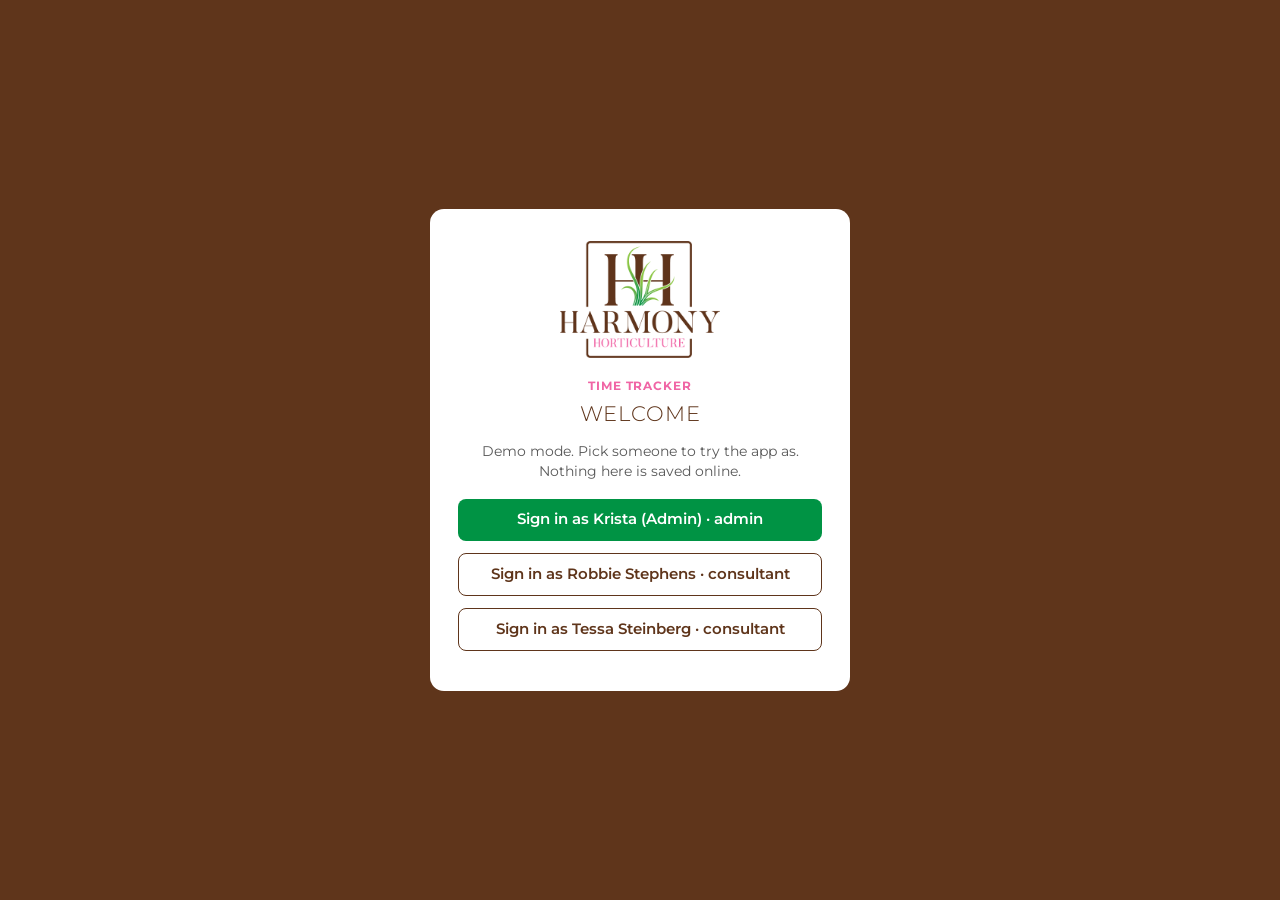
==== index.html @ 81cb8eef "Build the time tracking app on Supabase Turns the single-file prototype into a multi-user app built " ====
<!DOCTYPE html>
<html lang="en">
<head>
  <meta charset="UTF-8">
  <meta name="viewport" content="width=device-width, initial-scale=1">
  <meta name="theme-color" content="#5F351B">
  <title>Harmony Horticulture Time Tracker</title>
  <link rel="icon" type="image/png" href="favicon.png">
  <link rel="apple-touch-icon" href="assets/mark.png">
  <link rel="preconnect" href="https://fonts.googleapis.com">
  <link rel="preconnect" href="https://fonts.gstatic.com" crossorigin>
  <link href="https://fonts.googleapis.com/css2?family=Montserrat:wght@300;400;500;600;700&display=swap" rel="stylesheet">
  <link rel="stylesheet" href="css/app.css">
</head>
<body>
  <!-- Sign in -->
  <div id="authView" class="auth-wrap hidden">
    <div class="auth-card">
      <img class="logo" src="assets/logo.png" alt="Harmony Horticulture">
      <p class="eyebrow">Time Tracker</p>
      <div id="authContent"></div>
    </div>
  </div>

  <!-- App -->
  <div id="appView" class="shell hidden">
    <aside class="sidebar">
      <img class="logo" src="assets/logo-reversed.png" alt="Harmony Horticulture">
      <nav id="sideNav"></nav>
      <div class="who">
        <div id="whoName"></div>
        <div id="whoRole" class="small" style="opacity:0.8"></div>
        <button id="signOutBtn" type="button">Sign out</button>
      </div>
    </aside>
    <header class="topbar">
      <img src="assets/mark-reversed.png" alt="Harmony Horticulture">
      <button id="signOutBtnMobile" type="button">Sign out</button>
    </header>
    <main class="main">
      <div class="container">
        <div id="demoBanner" class="demo-banner hidden">
          Demo mode: sample data saved in this browser only. Add your Supabase keys in js/config.js to go live.
          <button type="button" class="small secondary" id="resetDemoBtn" style="margin-left:8px">Reset demo data</button>
        </div>
        <section id="view-log" class="view"></section>
        <section id="view-mytime" class="view hidden"></section>
        <section id="view-review" class="view hidden"></section>
        <section id="view-people" class="view hidden"></section>
        <section id="view-lists" class="view hidden"></section>
      </div>
    </main>
    <nav class="bottomnav" id="bottomNav"></nav>
  </div>

  <div id="loading" class="auth-wrap"><p style="color:#fff">Loading…</p></div>
  <div id="modalRoot"></div>
  <div id="toast" class="toast hidden" role="status" aria-live="polite"></div>

  <script src="vendor/supabase.min.js"></script>
  <script src="vendor/exceljs.min.js"></script>
  <script src="js/config.js"></script>
  <script src="js/demo-data.js"></script>
  <script src="js/store.js"></script>
  <script src="js/exports.js"></script>
  <script src="js/app.js"></script>
</body>
</html>
---- css/app.css ----
/* Harmony Horticulture Time Tracker: brand colors, Montserrat, caps titles */
:root {
  --brown: #5F351B;
  --pink: #F065A5;
  --green: #009344;
  --leaf: #8AC641;
  --text: #1A1A1A;
  --gray: #595959;
  --panel: #F2F2F2;
  --white: #FFFFFF;
  --line: #E2E2E2;
  --radius: 10px;
}
* { box-sizing: border-box; }
html, body { margin: 0; padding: 0; }
body {
  font-family: "Montserrat", "Work Sans", Arial, Helvetica, sans-serif;
  font-size: 16px;
  color: var(--text);
  background: var(--panel);
  line-height: 1.45;
}
h1, h2, h3 { font-weight: 300; text-transform: uppercase; letter-spacing: 0.04em; color: var(--brown); margin: 0 0 12px; }
h1 { font-size: 1.6rem; }
h2 { font-size: 1.15rem; }
h3 { font-size: 0.95rem; font-weight: 600; }
.eyebrow { color: var(--pink); text-transform: uppercase; font-weight: 700; font-size: 0.72rem; letter-spacing: 0.08em; margin: 0 0 4px; }
.muted { color: var(--gray); }
.small { font-size: 0.85rem; }
.hidden { display: none !important; }
a { color: var(--green); }

/* Buttons */
button, .btn {
  font: inherit; font-weight: 600; font-size: 0.92rem;
  border: none; border-radius: 8px; padding: 10px 16px; cursor: pointer;
  background: var(--green); color: var(--white);
}
button:hover { filter: brightness(0.93); }
button:disabled { opacity: 0.5; cursor: not-allowed; }
button.secondary { background: var(--white); color: var(--brown); border: 1px solid var(--brown); }
button.ghost { background: transparent; color: var(--brown); padding: 6px 10px; }
button.danger { background: var(--white); color: #A3123A; border: 1px solid #A3123A; }
button.small { padding: 6px 10px; font-size: 0.8rem; }
.btn-row { display: flex; gap: 8px; flex-wrap: wrap; align-items: center; }

/* Forms */
label { display: block; font-weight: 600; font-size: 0.85rem; margin: 0 0 6px; }
label .req { color: var(--pink); }
input, select, textarea {
  font: inherit; font-size: 1rem; width: 100%;
  padding: 10px 12px; border: 1px solid #C9C9C9; border-radius: 8px; background: var(--white); color: var(--text);
}
input:focus, select:focus, textarea:focus { outline: 2px solid var(--leaf); outline-offset: 0; border-color: var(--green); }
textarea { min-height: 96px; resize: vertical; }
input[type="checkbox"] { width: auto; }
.field { margin-bottom: 16px; position: relative; }
.grid2 { display: grid; grid-template-columns: 1fr 1fr; gap: 0 16px; }
.grid4 { display: grid; grid-template-columns: repeat(4, 1fr); gap: 0 12px; }
.check { display: inline-flex; align-items: center; gap: 8px; font-weight: 500; margin-right: 18px; }
.hint { font-size: 0.8rem; color: var(--gray); margin-top: 4px; }
.error-text { color: #A3123A; font-size: 0.85rem; margin-top: 4px; }

/* Layout */
.shell { display: flex; min-height: 100vh; }
.sidebar {
  width: 240px; flex-shrink: 0; background: var(--brown); color: var(--white);
  display: flex; flex-direction: column; padding: 24px 14px; position: sticky; top: 0; height: 100vh;
}
.sidebar .logo { width: 150px; margin: 0 auto 28px; display: block; }
.sidebar nav button {
  display: block; width: 100%; text-align: left; background: transparent; color: var(--white);
  font-weight: 500; padding: 11px 14px; margin-bottom: 4px; border-radius: 8px;
}
.sidebar nav button.active { background: rgba(255,255,255,0.14); box-shadow: inset 3px 0 0 var(--pink); }
.sidebar nav .nav-label { color: var(--pink); text-transform: uppercase; font-size: 0.7rem; font-weight: 700; letter-spacing: 0.08em; margin: 18px 14px 6px; }
.sidebar .who { margin-top: auto; font-size: 0.85rem; padding: 12px 14px; border-top: 1px solid rgba(255,255,255,0.2); }
.sidebar .who button { margin-top: 8px; background: transparent; border: 1px solid rgba(255,255,255,0.5); color: var(--white); padding: 6px 12px; }
.main { flex: 1; min-width: 0; padding: 32px 36px 80px; }
.container { max-width: 1100px; }
.card { background: var(--white); border-radius: var(--radius); padding: 22px; margin-bottom: 20px; box-shadow: 0 1px 2px rgba(0,0,0,0.05); }
.page-head { display: flex; justify-content: space-between; align-items: flex-end; gap: 12px; flex-wrap: wrap; margin-bottom: 18px; }
.page-head h1 { margin: 0; }
.demo-banner { background: var(--pink); color: var(--white); padding: 8px 14px; border-radius: 8px; font-size: 0.85rem; font-weight: 600; margin-bottom: 16px; }

/* Mobile */
.topbar, .bottomnav { display: none; }
@media (max-width: 820px) {
  .sidebar { display: none; }
  .topbar { display: flex; align-items: center; justify-content: space-between; background: var(--brown); color: var(--white); padding: 10px 16px; position: sticky; top: 0; z-index: 20; }
  .topbar img { height: 40px; }
  .topbar button { background: transparent; border: 1px solid rgba(255,255,255,0.5); padding: 6px 10px; font-size: 0.8rem; }
  .shell { flex-direction: column; }
  .main { padding: 16px 16px 96px; }
  .bottomnav { display: flex; position: fixed; bottom: 0; left: 0; right: 0; background: var(--white); border-top: 1px solid var(--line); z-index: 20; overflow-x: auto; }
  .bottomnav button { flex: 1; background: transparent; color: var(--gray); font-size: 0.72rem; padding: 12px 6px; border-radius: 0; white-space: nowrap; }
  .bottomnav button.active { color: var(--brown); box-shadow: inset 0 3px 0 var(--pink); }
  .grid2, .grid4 { grid-template-columns: 1fr; }
  .card { padding: 16px; }
  h1 { font-size: 1.3rem; }
}

/* Sign in */
.auth-wrap { min-height: 100vh; display: flex; align-items: center; justify-content: center; padding: 24px 16px; background: var(--brown); }
.auth-card { background: var(--white); border-radius: 14px; padding: 32px 28px; width: 100%; max-width: 420px; }
.auth-card .logo { width: 160px; display: block; margin: 0 auto 20px; }
.auth-card h1 { text-align: center; font-size: 1.3rem; }
.auth-card .eyebrow { text-align: center; }
.auth-card button.primary { width: 100%; margin-top: 4px; }

/* Client search */
.results {
  position: absolute; left: 0; right: 0; top: 100%; z-index: 30; background: var(--white);
  border: 1px solid #C9C9C9; border-radius: 8px; margin-top: 4px; max-height: 280px; overflow-y: auto;
  box-shadow: 0 6px 18px rgba(0,0,0,0.12);
}
.results .group { font-size: 0.7rem; text-transform: uppercase; letter-spacing: 0.08em; color: var(--pink); font-weight: 700; padding: 8px 12px 4px; }
.results button { display: block; width: 100%; text-align: left; background: transparent; color: var(--text); font-weight: 500; border-radius: 0; padding: 10px 12px; }
.results button:hover, .results button.focus { background: var(--panel); }
.results .none { padding: 12px; color: var(--gray); font-size: 0.9rem; }
.chosen { display: flex; align-items: center; justify-content: space-between; gap: 8px; padding: 9px 12px; border: 1px solid var(--green); border-radius: 8px; background: #F2FAF5; font-weight: 600; }

/* Hours stepper */
.stepper { display: flex; align-items: stretch; gap: 6px; }
.stepper button { width: 48px; font-size: 1.3rem; padding: 0; background: var(--white); color: var(--brown); border: 1px solid var(--brown); }
.stepper input { text-align: center; font-weight: 700; }

/* Mic */
.with-mic { position: relative; }
.mic { position: absolute; right: 8px; bottom: 10px; width: 38px; height: 38px; border-radius: 50%; padding: 0; background: var(--white); border: 1px solid var(--brown); color: var(--brown); font-size: 1rem; }
.mic.listening { background: var(--pink); border-color: var(--pink); color: var(--white); }

/* Materials */
.mat-row { display: grid; grid-template-columns: 1fr 110px 70px 40px; gap: 8px; align-items: center; margin-bottom: 8px; }
.mat-row .unit { font-size: 0.8rem; color: var(--gray); }
@media (max-width: 820px) { .mat-row { grid-template-columns: 1fr 90px 40px; } .mat-row .unit { display: none; } }

/* Entries */
.entry { border-top: 1px solid var(--line); padding: 12px 0; display: flex; gap: 12px; justify-content: space-between; align-items: flex-start; }
.entry:first-child { border-top: none; }
.entry .hrs { font-weight: 700; color: var(--brown); white-space: nowrap; }
.entry .title { font-weight: 600; }
.entry .desc { margin-top: 2px; }
.entry .meta { font-size: 0.8rem; color: var(--gray); margin-top: 4px; }
.badge { display: inline-block; font-size: 0.7rem; font-weight: 700; text-transform: uppercase; letter-spacing: 0.05em; padding: 2px 8px; border-radius: 20px; margin-left: 4px; vertical-align: middle; }
.badge.pending { background: #FDE7F1; color: #A3125A; }
.badge.approved { background: #E3F4EA; color: #006B31; }
.badge.sent { background: var(--panel); color: var(--gray); }
.badge.new { background: #FFF3D6; color: #7A4F00; }
.day { margin-bottom: 14px; }
.day-head { display: flex; justify-content: space-between; align-items: baseline; border-bottom: 2px solid var(--leaf); padding-bottom: 4px; margin-bottom: 4px; }
.day-head h3 { margin: 0; }
.day.empty .day-head { border-bottom-color: var(--pink); }
.day.empty .none { color: #A3125A; font-size: 0.85rem; padding: 6px 0; }
.week-nav { display: flex; align-items: center; gap: 8px; }
.stat-row { display: grid; grid-template-columns: repeat(auto-fit, minmax(150px, 1fr)); gap: 12px; margin-bottom: 16px; }
.stat { background: var(--white); border-left: 4px solid var(--leaf); border-radius: 8px; padding: 12px 14px; }
.stat .label { font-size: 0.72rem; text-transform: uppercase; letter-spacing: 0.06em; color: var(--gray); font-weight: 600; }
.stat .num { font-size: 1.5rem; font-weight: 600; color: var(--brown); }

/* Tables */
.table-wrap { overflow-x: auto; }
table { width: 100%; border-collapse: collapse; font-size: 0.88rem; }
th { background: var(--brown); color: var(--white); text-align: left; font-weight: 600; padding: 9px 10px; white-space: nowrap; }
td { padding: 9px 10px; border-bottom: 1px solid var(--line); vertical-align: top; }
tr:nth-child(even) td { background: #FAFAFA; }
td.num, th.num { text-align: right; }
.tabs { display: flex; gap: 6px; flex-wrap: wrap; margin-bottom: 16px; }
.tabs button { background: var(--white); color: var(--brown); border: 1px solid var(--line); }
.tabs button.active { background: var(--brown); color: var(--white); border-color: var(--brown); }

/* Modal + toast */
.modal-back { position: fixed; inset: 0; background: rgba(26,26,26,0.45); display: flex; align-items: center; justify-content: center; z-index: 50; padding: 16px; }
.modal { background: var(--white); border-radius: 12px; padding: 24px; width: 100%; max-width: 520px; max-height: 90vh; overflow-y: auto; }
.toast { position: fixed; left: 50%; bottom: 24px; transform: translateX(-50%); background: var(--text); color: var(--white); padding: 12px 18px; border-radius: 8px; z-index: 60; font-size: 0.9rem; max-width: 90vw; }
.toast.error { background: #A3123A; }
@media (max-width: 820px) { .toast { bottom: 80px; } }
.day-head + .entry { border-top: none; }
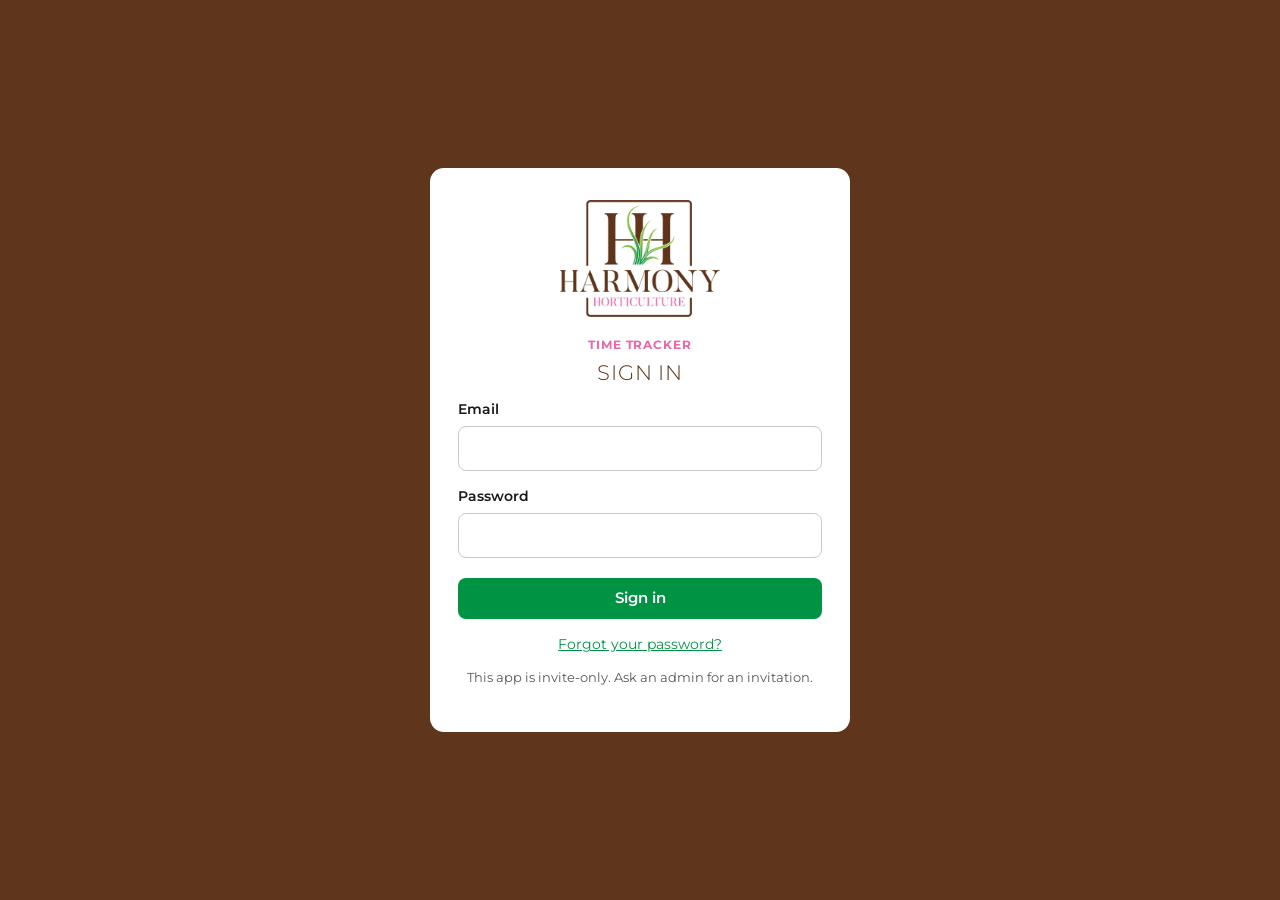
==== commit e596e07b: "Add QuickBooks lists, material units, site minimum amount, green sidebar and theme favicons; drop ap" ====
--- a/index.html
+++ b/index.html
@@ -5,8 +5,12 @@
   <meta name="viewport" content="width=device-width, initial-scale=1">
   <meta name="theme-color" content="#5F351B">
   <title>Harmony Horticulture Time Tracker</title>
+  <!-- Light and dark browser tabs get their own icon. Safari uses favicon.png. -->
   <link rel="icon" type="image/png" href="favicon.png">
-  <link rel="apple-touch-icon" href="assets/mark.png">
+  <link rel="icon" type="image/png" href="assets/favicon-light.png" media="(prefers-color-scheme: light)">
+  <link rel="icon" type="image/png" href="assets/favicon-dark.png" media="(prefers-color-scheme: dark)">
+  <link rel="icon" type="image/svg+xml" href="favicon.svg">
+  <link rel="apple-touch-icon" href="assets/apple-touch-icon.png">
   <link rel="preconnect" href="https://fonts.googleapis.com">
   <link rel="preconnect" href="https://fonts.gstatic.com" crossorigin>
   <link href="https://fonts.googleapis.com/css2?family=Montserrat:wght@300;400;500;600;700&display=swap" rel="stylesheet">
@@ -25,11 +29,11 @@
   <!-- App -->
   <div id="appView" class="shell hidden">
     <aside class="sidebar">
-      <img class="logo" src="assets/logo-reversed.png" alt="Harmony Horticulture">
+      <div class="logo-block"><img class="logo" src="assets/logo-reversed.png" alt="Harmony Horticulture"></div>
       <nav id="sideNav"></nav>
       <div class="who">
         <div id="whoName"></div>
-        <div id="whoRole" class="small" style="opacity:0.8"></div>
+        <div id="whoRole"></div>
         <button id="signOutBtn" type="button">Sign out</button>
       </div>
     </aside>
@@ -61,6 +65,7 @@
   <script src="vendor/exceljs.min.js"></script>
   <script src="js/config.js"></script>
   <script src="js/demo-data.js"></script>
+  <script src="js/importers.js"></script>
   <script src="js/store.js"></script>
   <script src="js/exports.js"></script>
   <script src="js/app.js"></script>
--- a/css/app.css
+++ b/css/app.css
@@ -10,6 +10,8 @@
   --white: #FFFFFF;
   --line: #E2E2E2;
   --radius: 10px;
+  /* Deep green from the report app prototype, used only for the sidebar and phone header */
+  --sidebar: #2E5240;
 }
 * { box-sizing: border-box; }
 html, body { margin: 0; padding: 0; }
@@ -63,19 +65,26 @@
 
 /* Layout */
 .shell { display: flex; min-height: 100vh; }
+/* Sidebar: matches the report app prototype (deep green, logo on top, email and sign out at the bottom) */
 .sidebar {
-  width: 240px; flex-shrink: 0; background: var(--brown); color: var(--white);
-  display: flex; flex-direction: column; padding: 24px 14px; position: sticky; top: 0; height: 100vh;
+  width: 260px; flex-shrink: 0; background: var(--sidebar); color: var(--white);
+  display: flex; flex-direction: column; position: sticky; top: 0; height: 100vh;
 }
-.sidebar .logo { width: 150px; margin: 0 auto 28px; display: block; }
+.sidebar .logo-block { padding: 28px 24px 26px; border-bottom: 1px solid rgba(255,255,255,0.14); }
+.sidebar .logo { width: 170px; display: block; margin: 0 auto; }
+.sidebar nav { padding: 28px 14px; flex: 1; overflow-y: auto; }
 .sidebar nav button {
-  display: block; width: 100%; text-align: left; background: transparent; color: var(--white);
-  font-weight: 500; padding: 11px 14px; margin-bottom: 4px; border-radius: 8px;
+  display: flex; align-items: center; gap: 14px; width: 100%; text-align: left; background: transparent; color: var(--white);
+  font-weight: 500; font-size: 0.98rem; padding: 12px 16px; margin-bottom: 6px; border-radius: 8px;
 }
-.sidebar nav button.active { background: rgba(255,255,255,0.14); box-shadow: inset 3px 0 0 var(--pink); }
-.sidebar nav .nav-label { color: var(--pink); text-transform: uppercase; font-size: 0.7rem; font-weight: 700; letter-spacing: 0.08em; margin: 18px 14px 6px; }
-.sidebar .who { margin-top: auto; font-size: 0.85rem; padding: 12px 14px; border-top: 1px solid rgba(255,255,255,0.2); }
-.sidebar .who button { margin-top: 8px; background: transparent; border: 1px solid rgba(255,255,255,0.5); color: var(--white); padding: 6px 12px; }
+.sidebar nav button:hover { background: rgba(255,255,255,0.08); filter: none; }
+.sidebar nav button.active { background: rgba(255,255,255,0.14); }
+.sidebar nav svg { flex-shrink: 0; opacity: 0.9; }
+.sidebar nav .nav-label { color: rgba(255,255,255,0.6); text-transform: uppercase; font-size: 0.68rem; font-weight: 700; letter-spacing: 0.1em; margin: 22px 16px 8px; }
+.sidebar .who { font-size: 0.85rem; padding: 18px 24px 22px; border-top: 1px solid rgba(255,255,255,0.14); word-break: break-all; }
+.sidebar #whoRole { font-size: 0.75rem; opacity: 0.65; margin-top: 2px; }
+.sidebar .who button { display: block; margin-top: 14px; background: transparent; border: none; color: var(--white); padding: 4px 0; font-weight: 500; font-size: 0.95rem; }
+.sidebar .who button:hover { text-decoration: underline; filter: none; }
 .main { flex: 1; min-width: 0; padding: 32px 36px 80px; }
 .container { max-width: 1100px; }
 .card { background: var(--white); border-radius: var(--radius); padding: 22px; margin-bottom: 20px; box-shadow: 0 1px 2px rgba(0,0,0,0.05); }
@@ -87,7 +96,7 @@
 .topbar, .bottomnav { display: none; }
 @media (max-width: 820px) {
   .sidebar { display: none; }
-  .topbar { display: flex; align-items: center; justify-content: space-between; background: var(--brown); color: var(--white); padding: 10px 16px; position: sticky; top: 0; z-index: 20; }
+  .topbar { display: flex; align-items: center; justify-content: space-between; background: var(--sidebar); color: var(--white); padding: 10px 16px; position: sticky; top: 0; z-index: 20; }
   .topbar img { height: 40px; }
   .topbar button { background: transparent; border: 1px solid rgba(255,255,255,0.5); padding: 6px 10px; font-size: 0.8rem; }
   .shell { flex-direction: column; }
@@ -131,7 +140,7 @@
 .mic.listening { background: var(--pink); border-color: var(--pink); color: var(--white); }
 
 /* Materials */
-.mat-row { display: grid; grid-template-columns: 1fr 110px 70px 40px; gap: 8px; align-items: center; margin-bottom: 8px; }
+.mat-row { display: grid; grid-template-columns: 1fr 100px 120px 40px; gap: 8px; align-items: center; margin-bottom: 8px; }
 .mat-row .unit { font-size: 0.8rem; color: var(--gray); }
 @media (max-width: 820px) { .mat-row { grid-template-columns: 1fr 90px 40px; } .mat-row .unit { display: none; } }
 
@@ -176,3 +185,6 @@
 .toast.error { background: #A3123A; }
 @media (max-width: 820px) { .toast { bottom: 80px; } }
 .day-head + .entry { border-top: none; }
+.pRole { min-width: 140px; }
+.badge.oneoff { background: #FDE7F1; color: #A3125A; }
+.mat-row .unit { line-height: 1.25; }
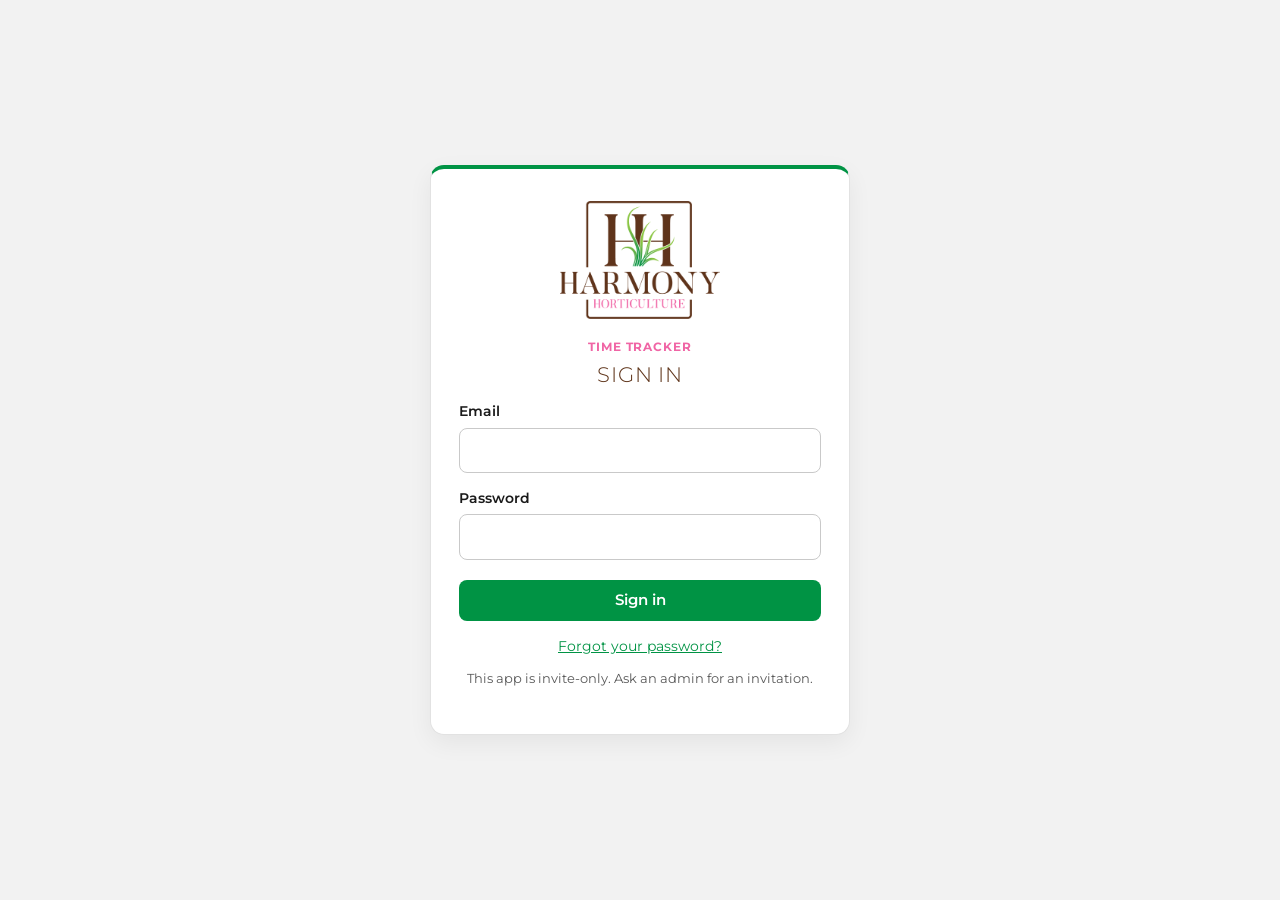
==== commit 49dff7a6: "Fix sign-in permission error, read the QuickBooks customer contact list, use brown as an accent only" ====
--- a/index.html
+++ b/index.html
@@ -3,7 +3,7 @@
 <head>
   <meta charset="UTF-8">
   <meta name="viewport" content="width=device-width, initial-scale=1">
-  <meta name="theme-color" content="#5F351B">
+  <meta name="theme-color" content="#2E5240">
   <title>Harmony Horticulture Time Tracker</title>
   <!-- Light and dark browser tabs get their own icon. Safari uses favicon.png. -->
   <link rel="icon" type="image/png" href="favicon.png">
@@ -57,7 +57,7 @@
     <nav class="bottomnav" id="bottomNav"></nav>
   </div>
 
-  <div id="loading" class="auth-wrap"><p style="color:#fff">Loading…</p></div>
+  <div id="loading" class="auth-wrap"><p style="color:#595959">Loading…</p></div>
   <div id="modalRoot"></div>
   <div id="toast" class="toast hidden" role="status" aria-live="polite"></div>
 
--- a/css/app.css
+++ b/css/app.css
@@ -40,8 +40,8 @@
 }
 button:hover { filter: brightness(0.93); }
 button:disabled { opacity: 0.5; cursor: not-allowed; }
-button.secondary { background: var(--white); color: var(--brown); border: 1px solid var(--brown); }
-button.ghost { background: transparent; color: var(--brown); padding: 6px 10px; }
+button.secondary { background: var(--white); color: var(--text); border: 1px solid #C9C9C9; }
+button.ghost { background: transparent; color: var(--green); padding: 6px 10px; }
 button.danger { background: var(--white); color: #A3123A; border: 1px solid #A3123A; }
 button.small { padding: 6px 10px; font-size: 0.8rem; }
 .btn-row { display: flex; gap: 8px; flex-wrap: wrap; align-items: center; }
@@ -110,8 +110,8 @@
 }
 
 /* Sign in */
-.auth-wrap { min-height: 100vh; display: flex; align-items: center; justify-content: center; padding: 24px 16px; background: var(--brown); }
-.auth-card { background: var(--white); border-radius: 14px; padding: 32px 28px; width: 100%; max-width: 420px; }
+.auth-wrap { min-height: 100vh; display: flex; align-items: center; justify-content: center; padding: 24px 16px; background: var(--panel); }
+.auth-card { background: var(--white); border-radius: 14px; padding: 32px 28px; width: 100%; max-width: 420px; border: 1px solid var(--line); border-top: 4px solid var(--green); box-shadow: 0 8px 24px rgba(0,0,0,0.06); }
 .auth-card .logo { width: 160px; display: block; margin: 0 auto 20px; }
 .auth-card h1 { text-align: center; font-size: 1.3rem; }
 .auth-card .eyebrow { text-align: center; }
@@ -131,12 +131,12 @@
 
 /* Hours stepper */
 .stepper { display: flex; align-items: stretch; gap: 6px; }
-.stepper button { width: 48px; font-size: 1.3rem; padding: 0; background: var(--white); color: var(--brown); border: 1px solid var(--brown); }
+.stepper button { width: 48px; font-size: 1.3rem; padding: 0; background: var(--white); color: var(--green); border: 1px solid #C9C9C9; }
 .stepper input { text-align: center; font-weight: 700; }
 
 /* Mic */
 .with-mic { position: relative; }
-.mic { position: absolute; right: 8px; bottom: 10px; width: 38px; height: 38px; border-radius: 50%; padding: 0; background: var(--white); border: 1px solid var(--brown); color: var(--brown); font-size: 1rem; }
+.mic { position: absolute; right: 8px; bottom: 10px; width: 38px; height: 38px; border-radius: 50%; padding: 0; background: var(--white); border: 1px solid #C9C9C9; color: var(--green); font-size: 1rem; }
 .mic.listening { background: var(--pink); border-color: var(--pink); color: var(--white); }
 
 /* Materials */
@@ -170,13 +170,13 @@
 /* Tables */
 .table-wrap { overflow-x: auto; }
 table { width: 100%; border-collapse: collapse; font-size: 0.88rem; }
-th { background: var(--brown); color: var(--white); text-align: left; font-weight: 600; padding: 9px 10px; white-space: nowrap; }
+th { background: #F7F7F5; color: var(--brown); border-bottom: 2px solid var(--brown); text-align: left; font-weight: 600; padding: 9px 10px; white-space: nowrap; }
 td { padding: 9px 10px; border-bottom: 1px solid var(--line); vertical-align: top; }
 tr:nth-child(even) td { background: #FAFAFA; }
 td.num, th.num { text-align: right; }
 .tabs { display: flex; gap: 6px; flex-wrap: wrap; margin-bottom: 16px; }
-.tabs button { background: var(--white); color: var(--brown); border: 1px solid var(--line); }
-.tabs button.active { background: var(--brown); color: var(--white); border-color: var(--brown); }
+.tabs button { background: var(--white); color: var(--text); border: 1px solid var(--line); }
+.tabs button.active { background: var(--green); color: var(--white); border-color: var(--green); }
 
 /* Modal + toast */
 .modal-back { position: fixed; inset: 0; background: rgba(26,26,26,0.45); display: flex; align-items: center; justify-content: center; z-index: 50; padding: 16px; }
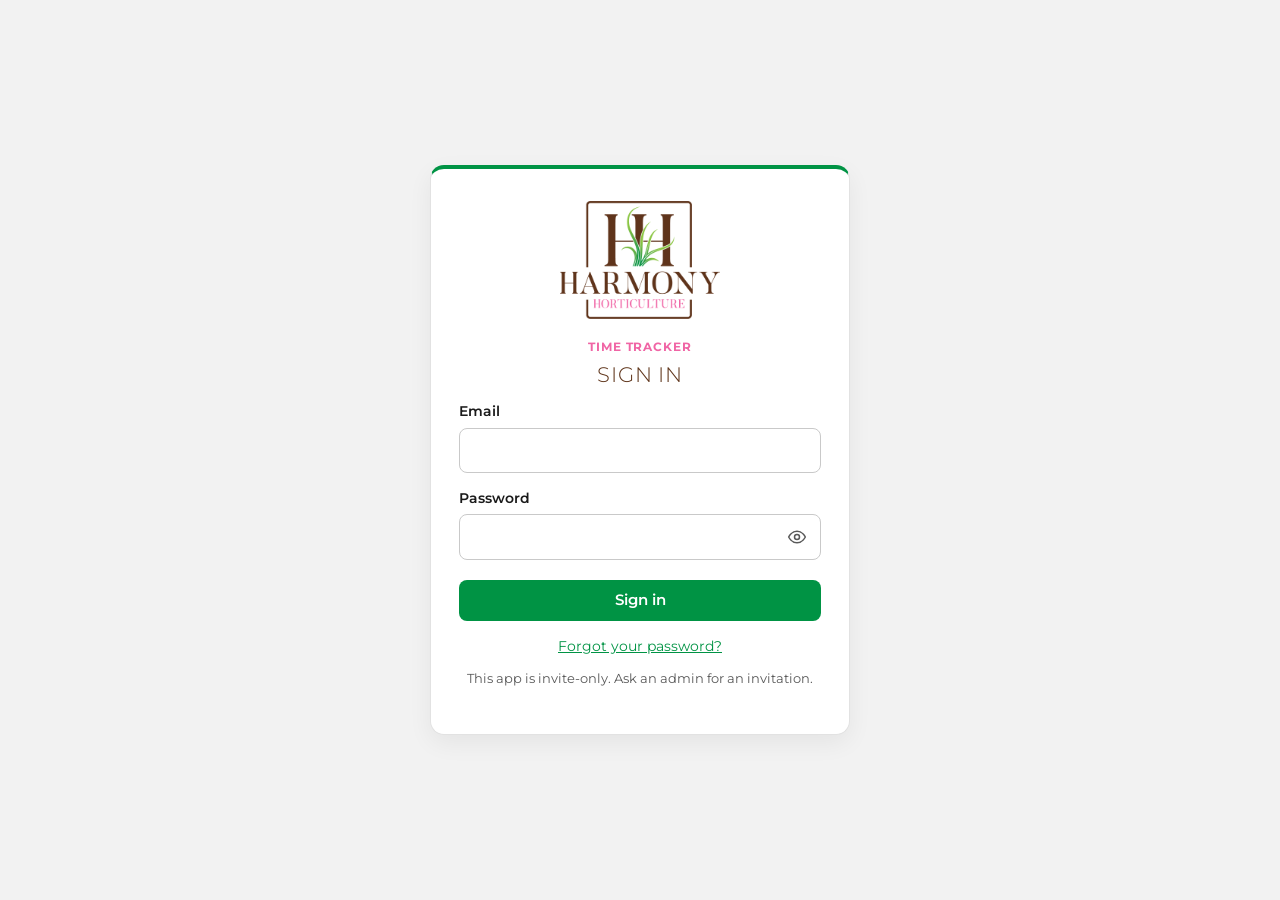
==== commit a6a87130: "Consultant check: compare a consultant's bill with logged time and payments Admins pick a consultant" ====
--- a/index.html
+++ b/index.html
@@ -11,6 +11,12 @@
   <link rel="icon" type="image/png" href="assets/favicon-dark.png" media="(prefers-color-scheme: dark)">
   <link rel="icon" type="image/svg+xml" href="favicon.svg">
   <link rel="apple-touch-icon" href="assets/apple-touch-icon.png">
+  <!-- Lets people add the app to their phone's home screen -->
+  <link rel="manifest" href="manifest.webmanifest">
+  <meta name="apple-mobile-web-app-capable" content="yes">
+  <meta name="mobile-web-app-capable" content="yes">
+  <meta name="apple-mobile-web-app-title" content="Time Tracker">
+  <meta name="apple-mobile-web-app-status-bar-style" content="default">
   <link rel="preconnect" href="https://fonts.googleapis.com">
   <link rel="preconnect" href="https://fonts.gstatic.com" crossorigin>
   <link href="https://fonts.googleapis.com/css2?family=Montserrat:wght@300;400;500;600;700&display=swap" rel="stylesheet">
@@ -50,6 +56,7 @@
         <section id="view-log" class="view"></section>
         <section id="view-mytime" class="view hidden"></section>
         <section id="view-review" class="view hidden"></section>
+        <section id="view-check" class="view hidden"></section>
         <section id="view-people" class="view hidden"></section>
         <section id="view-lists" class="view hidden"></section>
       </div>
@@ -66,8 +73,15 @@
   <script src="js/config.js"></script>
   <script src="js/demo-data.js"></script>
   <script src="js/importers.js"></script>
+  <script src="js/xlsx-lite.js"></script>
+  <script src="js/consultant-check.js"></script>
   <script src="js/store.js"></script>
   <script src="js/exports.js"></script>
   <script src="js/app.js"></script>
+  <script>
+    if ("serviceWorker" in navigator && (location.protocol === "https:" || location.hostname === "localhost")) {
+      window.addEventListener("load", () => navigator.serviceWorker.register("sw.js").catch(() => {}));
+    }
+  </script>
 </body>
 </html>
--- a/css/app.css
+++ b/css/app.css
@@ -73,10 +73,12 @@
 .sidebar .logo-block { padding: 28px 24px 26px; border-bottom: 1px solid rgba(255,255,255,0.14); }
 .sidebar .logo { width: 170px; display: block; margin: 0 auto; }
 .sidebar nav { padding: 28px 14px; flex: 1; overflow-y: auto; }
-.sidebar nav button {
+.sidebar nav button, .sidebar nav a.nav-link {
+  text-decoration: none; box-sizing: border-box;
   display: flex; align-items: center; gap: 14px; width: 100%; text-align: left; background: transparent; color: var(--white);
   font-weight: 500; font-size: 0.98rem; padding: 12px 16px; margin-bottom: 6px; border-radius: 8px;
 }
+.sidebar nav a.nav-link:hover { background: rgba(255,255,255,0.08); }
 .sidebar nav button:hover { background: rgba(255,255,255,0.08); filter: none; }
 .sidebar nav button.active { background: rgba(255,255,255,0.14); }
 .sidebar nav svg { flex-shrink: 0; opacity: 0.9; }
@@ -101,7 +103,8 @@
   .topbar button { background: transparent; border: 1px solid rgba(255,255,255,0.5); padding: 6px 10px; font-size: 0.8rem; }
   .shell { flex-direction: column; }
   .main { padding: 16px 16px 96px; }
-  .bottomnav { display: flex; position: fixed; bottom: 0; left: 0; right: 0; background: var(--white); border-top: 1px solid var(--line); z-index: 20; overflow-x: auto; }
+  .bottomnav { display: flex; position: fixed; bottom: 0; left: 0; right: 0; background: var(--white); border-top: 1px solid var(--line); z-index: 20; overflow-x: auto; padding-bottom: env(safe-area-inset-bottom); }
+  .bottomnav a.nav-link { flex: 1; text-align: center; text-decoration: none; color: var(--gray); font-size: 0.72rem; font-weight: 600; padding: 12px 6px; white-space: nowrap; }
   .bottomnav button { flex: 1; background: transparent; color: var(--gray); font-size: 0.72rem; padding: 12px 6px; border-radius: 0; white-space: nowrap; }
   .bottomnav button.active { color: var(--brown); box-shadow: inset 0 3px 0 var(--pink); }
   .grid2, .grid4 { grid-template-columns: 1fr; }
@@ -188,3 +191,9 @@
 .pRole { min-width: 140px; }
 .badge.oneoff { background: #FDE7F1; color: #A3125A; }
 .mat-row .unit { line-height: 1.25; }
+
+/* Show or hide password */
+.pw-wrap { position: relative; }
+.pw-wrap input { padding-right: 48px; }
+.pw-toggle { position: absolute; right: 4px; top: 50%; transform: translateY(-50%); background: transparent; color: var(--gray); padding: 8px 10px; border-radius: 6px; line-height: 0; }
+.pw-toggle:hover { color: var(--green); filter: none; }
